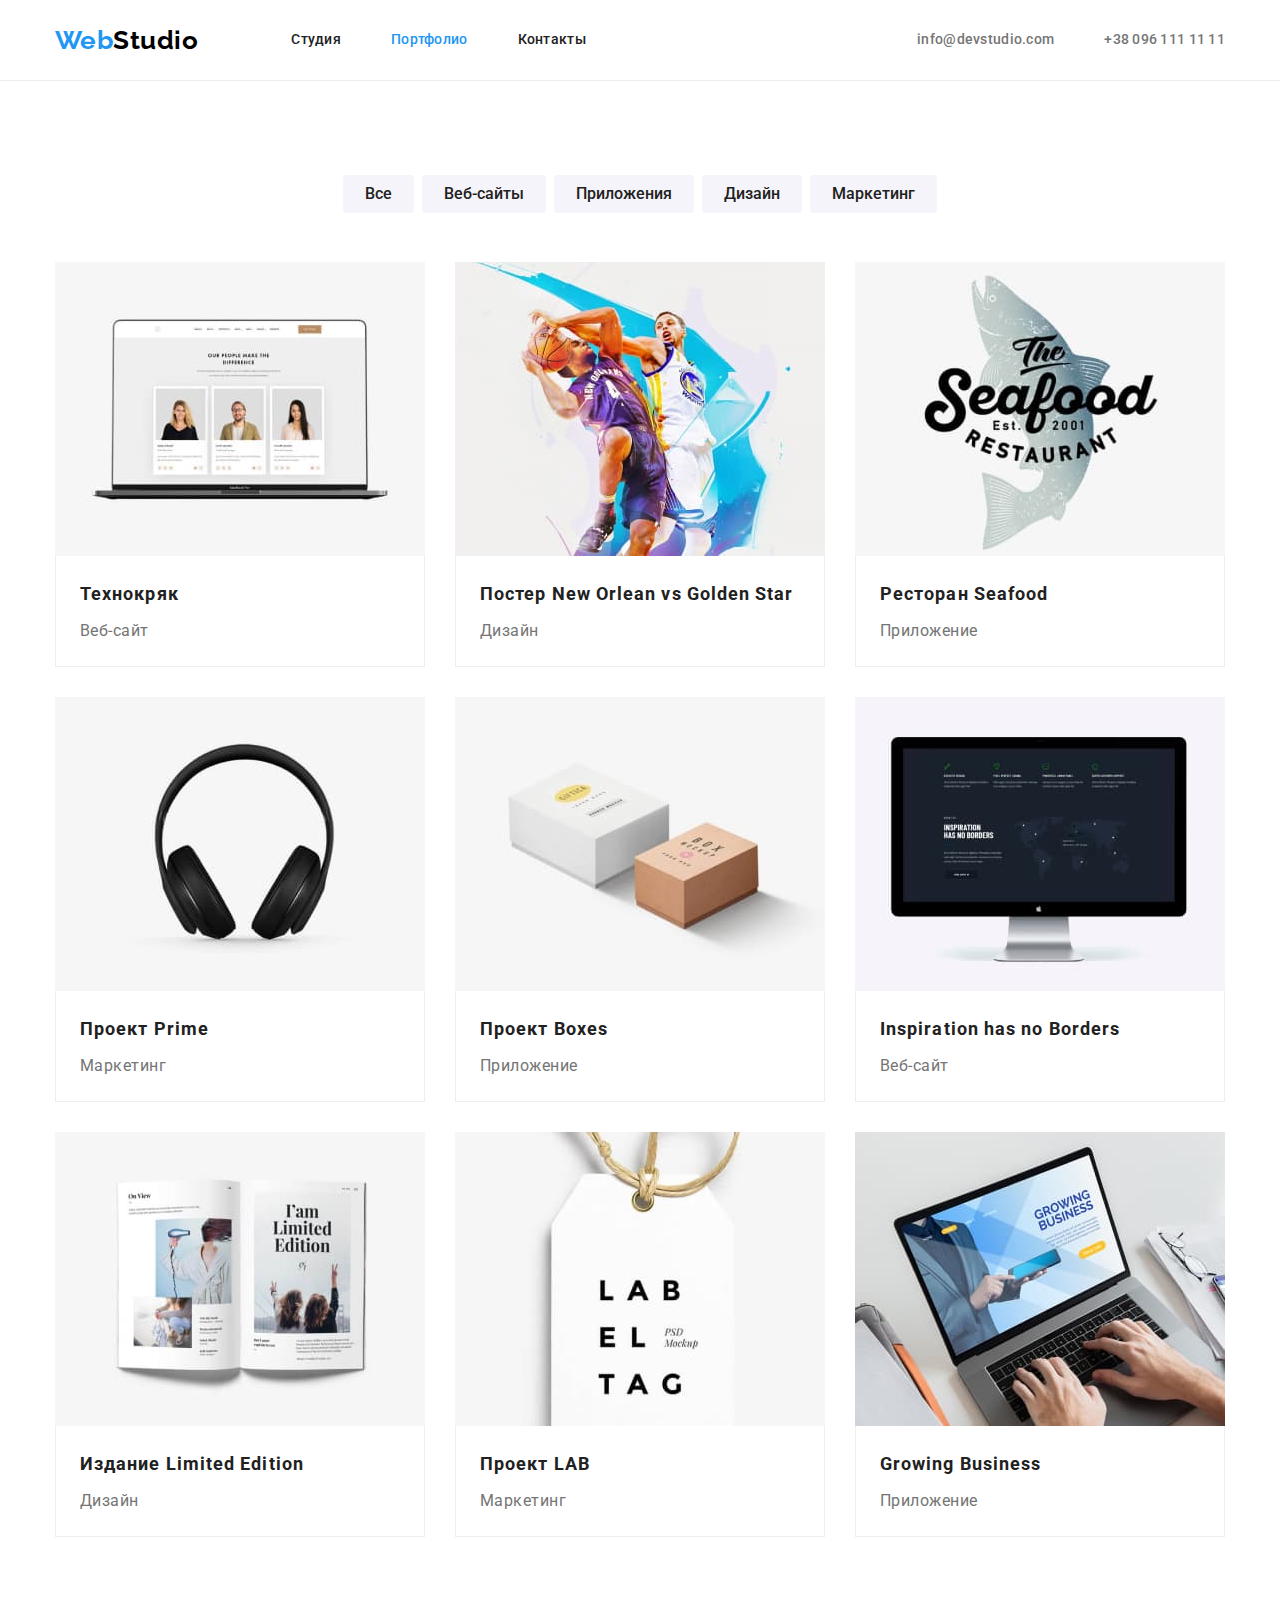
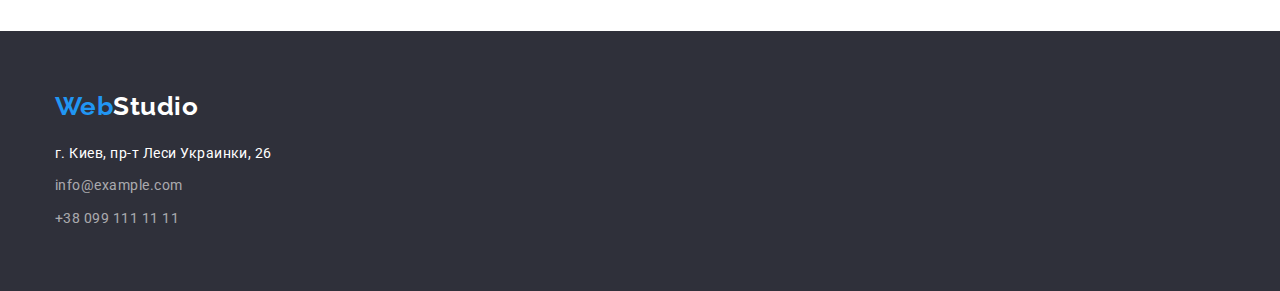
==== portfolio.html @ cf0c8a2b "added homework" ====
<!DOCTYPE html>
<html lang="ru">
  <head>
    <meta charset="UTF-8" />
    <meta http-equiv="X-UA-Compatible" content="IE=edge" />
    <meta name="viewport" content="width=device-width, initial-scale=1.0" />
    <title>Портфолио</title>
    <link
      href="https://fonts.googleapis.com/css2?family=Raleway:wght@700&family=Roboto:wght@400;500;700;900&display=swap"
      rel="stylesheet"
    />
    <link
      rel="stylesheet"
      href="https://cdnjs.cloudflare.com/ajax/libs/modern-normalize/1.0.0/modern-normalize.min.css"
    />
    <link rel="stylesheet" href="./css/styles.css" />
  </head>
  <body>
    <!-- Header -->

    <header class="header">
      <div class="container main-header">
        <nav class="main-nav">
          <a class="header-logo link" href=""
            ><span class="logo">Web</span>Studio
          </a>

          <ul class="list nav-list">
            <li class="item">
              <a class="nav-link link" href="./index.html">Студия</a>
            </li>
            <li class="item">
              <a class="nav-link link current" href="">Портфолио</a>
            </li>
            <li class="item"><a class="nav-link link" href="">Контакты</a></li>
          </ul>
        </nav>

        <ul class="list contact-list">
          <li class="item">
            <a class="contact-link link" href="mailto:info@devstudio.com"
              >info@devstudio.com</a
            >
          </li>
          <li class="item">
            <a class="contact-link link" href="tel:+380961111111"
              >+38 096 111 11 11</a
            >
          </li>
        </ul>
      </div>
    </header>
    <main>
      <!-- portfolio section -->

      <section class="section">
        <div class="container">
          <h1 class="pf-section-title">Наши работы</h1>
          <ul class="button-list list">
            <li class="item">
              <button class="portfolio-button button" type="button">Все</button>
            </li>
            <li class="item">
              <button class="portfolio-button button" type="button">
                Веб-сайты
              </button>
            </li>
            <li class="item">
              <button class="portfolio-button button" type="button">
                Приложения
              </button>
            </li>
            <li class="item">
              <button class="portfolio-button button" type="button">
                Дизайн
              </button>
            </li>
            <li class="item">
              <button class="portfolio-button button" type="button">
                Маркетинг
              </button>
            </li>
          </ul>

          <ul class="portfolio-list list">
            <li class="item">
              <a class="link" href="">
                <img
                  class="portfolio-img"
                  src="./images/portfolio1.jpg"
                  width="370"
                  alt="Технокряк"
                />
                <div class="card-footer">
                  <h2 class="portfolio-title">Технокряк</h2>
                  <p class="portfolio-text">Веб-сайт</p>
                </div>
              </a>
            </li>

            <li class="item">
              <a class="link" href="">
                <img
                  class="portfolio-img"
                  src="./images/portfolio2.jpg"
                  width="370"
                  alt="Постер New Orlean vs Golden Star"
                />
                <div class="card-footer">
                  <h2 class="portfolio-title">
                    Постер New Orlean vs Golden Star
                  </h2>
                  <p class="portfolio-text">Дизайн</p>
                </div>
              </a>
            </li>

            <li class="item">
              <a class="link" href="">
                <img
                  class="portfolio-img"
                  src="./images/portfolio3.jpg"
                  width="370"
                  alt="Ресторан Seafood"
                />
                <div class="card-footer">
                  <h2 class="portfolio-title">Ресторан Seafood</h2>
                  <p class="portfolio-text">Приложение</p>
                </div>
              </a>
            </li>

            <li class="item">
              <a class="link" href="">
                <img
                  class="portfolio-img"
                  src="./images/portfolio4.jpg"
                  width="370"
                  alt="Проект Prime"
                />
                <div class="card-footer">
                  <h2 class="portfolio-title">Проект Prime</h2>
                  <p class="portfolio-text">Маркетинг</p>
                </div>
              </a>
            </li>

            <li class="item">
              <a class="link" href="">
                <img
                  class="portfolio-img"
                  src="./images/portfolio5.jpg"
                  width="370"
                  alt="Проект Boxes"
                />
                <div class="card-footer">
                  <h2 class="portfolio-title">Проект Boxes</h2>
                  <p class="portfolio-text">Приложение</p>
                </div>
              </a>
            </li>

            <li class="item">
              <a class="link" href="">
                <img
                  class="portfolio-img"
                  src="./images/portfolio6.jpg"
                  width="370"
                  alt="Inspiration has no Borders"
                />
                <div class="card-footer">
                  <h2 class="portfolio-title">Inspiration has no Borders</h2>
                  <p class="portfolio-text">Веб-сайт</p>
                </div>
              </a>
            </li>

            <li class="item">
              <a class="link" href="">
                <img
                  class="portfolio-img"
                  src="./images/portfolio7.jpg"
                  width="370"
                  alt="Издание Limited Edition"
                />
                <div class="card-footer">
                  <h2 class="portfolio-title">Издание Limited Edition</h2>
                  <p class="portfolio-text">Дизайн</p>
                </div>
              </a>
            </li>

            <li class="item">
              <a class="link" href="">
                <img
                  class="portfolio-img"
                  src="./images/portfolio8.jpg"
                  width="370"
                  alt="Проект LAB"
                />
                <div class="card-footer">
                  <h2 class="portfolio-title">Проект LAB</h2>
                  <p class="portfolio-text">Маркетинг</p>
                </div>
              </a>
            </li>

            <li class="item">
              <a class="link" href="">
                <img
                  class="portfolio-img"
                  src="./images/portfolio9.jpg"
                  width="370"
                  alt="Growing Business"
                />
                <div class="card-footer">
                  <h2 class="portfolio-title">Growing Business</h2>
                  <p class="portfolio-text">Приложение</p>
                </div>
              </a>
            </li>
          </ul>
        </div>
      </section>
    </main>

    <!-- footer -->

    <footer class="footer">
      <div class="container">
        <a class="footer-logo link" href=""
          ><span class="logo">Web</span>Studio</a
        >

        <address>
          <ul class="list address-list">
            <li class="item">
              <span class="address-text">г. Киев, пр-т Леси Украинки, 26</span>
            </li>
            <li class="item">
              <a class="address-link link" href="mailto:info@example.com"
                >info@example.com</a
              >
            </li>
            <li class="item">
              <a class="address-link link" href="tel:+380991111111"
                >+38 099 111 11 11</a
              >
            </li>
          </ul>
        </address>
      </div>
    </footer>
  </body>
</html>
---- css/styles.css ----
:root {
  --primary-text-color: #757575;
  --title-text-color: #212121;
  --accent-color: #2196f3;
  --background-color-primal: #ffffff;
  --background-color-secondary: #2f303a;
}

body {
  color: var(--primary-text-color);
  background-color: var(--background-color-primal);

  font-family: roboto, sans-serif;
  letter-spacing: 0.03em;
}

h1,
h2,
h3,
h4,
h5,
h6,
p {
  padding: 0;
  margin: 0;
}

.list {
  list-style: none;
  padding: 0;
  margin: 0;
}

.link {
  text-decoration: none;
  color: inherit;
}

.button {
  cursor: pointer;

  font-family: inherit;
}

.container {
  width: 1200px;
  padding-left: 15px;
  padding-right: 15px;
  margin-right: auto;
  margin-left: auto;
}

/* header */

.header {
  border-bottom-width: 1px;
  border-bottom-style: solid;
  border-bottom-color: #ececec;
}

.main-header {
  display: flex;
}

.main-nav {
  display: flex;
  align-items: center;
}

.nav-list {
  display: flex;
}

.nav-list .item:not(:last-child) {
  margin-right: 50px;
}

.contact-list {
  display: flex;
  margin-left: auto;
}

.contact-list .item:not(:last-child) {
  margin-right: 50px;
}

.logo {
  color: var(--accent-color);
}

.header-logo {
  display: inline-block;
  margin-right: 93px;

  color: #000000;

  font-family: Raleway, sans-serif;
  font-weight: 700;
  font-size: 26px;
  line-height: 1.19;
}

.header-logo:focus,
.header-logo:hover {
  color: var(--accent-color);
}

.nav-link {
  color: var(--title-text-color);
}

.nav-link,
.contact-link {
  display: block;
  padding-top: 32px;
  padding-bottom: 32px;

  font-weight: 500;
  font-size: 14px;
  line-height: 1.14;
  letter-spacing: 0.02em;
}

.nav-link:hover,
.nav-link:focus,
.contact-link:hover,
.contact-link:focus {
  color: var(--accent-color);
}

.nav-link.current {
  color: var(--accent-color);
}

/* footer */

.footer-logo {
  display: inline-block;
  margin-bottom: 20px;

  color: var(--background-color-primal);

  font-family: Raleway, sans-serif;
  font-weight: 700;
  font-size: 26px;
  line-height: 1.19;
}

.address-text {
  color: var(--background-color-primal);
}

.address-link {
  padding-top: 4px;
  padding-bottom: 4px;

  color: rgba(255, 255, 255, 0.6);
}

.footer-logo:focus,
.footer-logo:hover,
.address-link:focus,
.address-link:hover {
  color: var(--accent-color);
}

.footer {
  padding-top: 60px;
  padding-bottom: 60px;
  background: var(--background-color-secondary);
}

.address-list .item:not(:last-child) {
  margin-bottom: 9px;
}

.address-text,
.address-link {
  font-style: normal;
  font-size: 14px;
  line-height: 1.71;
}

/* index.html */

/* hero section */

.hero {
  text-align: center;
}

.hero-button {
  display: inline-block;
  color: var(--background-color-primal);
  background-color: var(--accent-color);

  font-weight: 700;
  font-size: 16px;
  line-height: 1.87;
  letter-spacing: 0.06em;

  border: none;
  min-width: 200px;
  padding: 10px 32px;
  border-radius: 4px;
}

.hero-button:focus,
.hero-button:hover {
  background-color: #188ce8;
}

.hero-title {
  color: var(--background-color-primal);

  font-weight: 900;
  font-size: 44px;
  line-height: 1.36;
  letter-spacing: 0.06em;
  text-transform: uppercase;

  margin-top: 0;
  margin-bottom: 30px;
}

.hero {
  background: var(--background-color-secondary);
}

.section-title {
  color: var(--title-text-color);

  font-size: 36px;
  line-height: 1.17;
  text-align: center;

  margin-bottom: 50px;
}

/* feature section */

.section {
  padding-top: 94px;
  padding-bottom: 94px;
}

.section-title.no-display {
  display: none;
}

.feature-list {
  display: flex;
}

.feature-list .item {
  width: 270px;
}

.feature-list .item:not(:last-child) {
  margin-right: 30px;
}

.feature-title {
  color: var(--title-text-color);

  font-size: 14px;
  line-height: 1.14;
  text-transform: uppercase;

  margin-bottom: 10px;
}

.feature-text {
  font-size: 14px;
  line-height: 1.71;
}

/* work section */

.section.no-padding {
  padding-top: 0;
}

.work-list {
  display: flex;
}

.work-list .item:not(:last-child) {
  margin-right: 30px;
}

.work-img {
  display: block;
}

/* team section */

.team-list {
  display: flex;
}

.team-list .item:not(:last-child) {
  margin-right: 30px;
}

.team-list .card-footer {
  padding: 30px;
  text-align: center;
}

.team-list .item {
  background: #ffffff;

  box-shadow: 0px 1px 3px rgba(0, 0, 0, 0.12), 0px 1px 1px rgba(0, 0, 0, 0.14),
    0px 2px 1px rgba(0, 0, 0, 0.2);
  border-radius: 0px 0px 4px 4px;
}

.team-img {
  display: block;
}

.section-bg-color {
  background: #f5f4fa;
}
.team-title {
  margin-bottom: 10px;

  color: var(--title-text-color);

  font-weight: 500;
  font-size: 16px;
  line-height: 1.19;
}

.team-text {
  font-size: 16px;
  line-height: 1.19;
}

/* portfolio.html */

.pf-section-title {
  display: none;
}

.button-list {
  display: flex;
  justify-content: center;
  margin-bottom: 49px;
}

.button-list .item:not(:last-child) {
  margin-right: 8px;
}

.portfolio-button {
  display: inline-block;
  color: var(--title-text-color);
  background-color: #f5f4fa;

  font-weight: 500;
  font-size: 16px;
  line-height: 1.62;

  padding: 6px 22px;
  border: none;
  border-radius: 4px;
}

.portfolio-list {
  display: flex;
  flex-wrap: wrap;
  margin: -15px;
}

.portfolio-list .item {
  width: calc((100% - 60) / 3);
  margin: 15px;
}

.portfolio-img {
  display: block;
}

.portfolio-list .card-footer {
  padding: 20px 24px;
  width: 370px;

  border: 1px solid #eeeeee;
  border-top: none;
}

.portfolio-title {
  margin-bottom: 4px;

  color: var(--title-text-color);

  font-size: 18px;
  line-height: 2;
  letter-spacing: 0.06em;
}

.portfolio-text {
  font-size: 16px;
  line-height: 1.87;
}

.portfolio-button:hover,
.portfolio-button:focus {
  color: var(--background-color-primal);
  background-color: var(--accent-color);
}
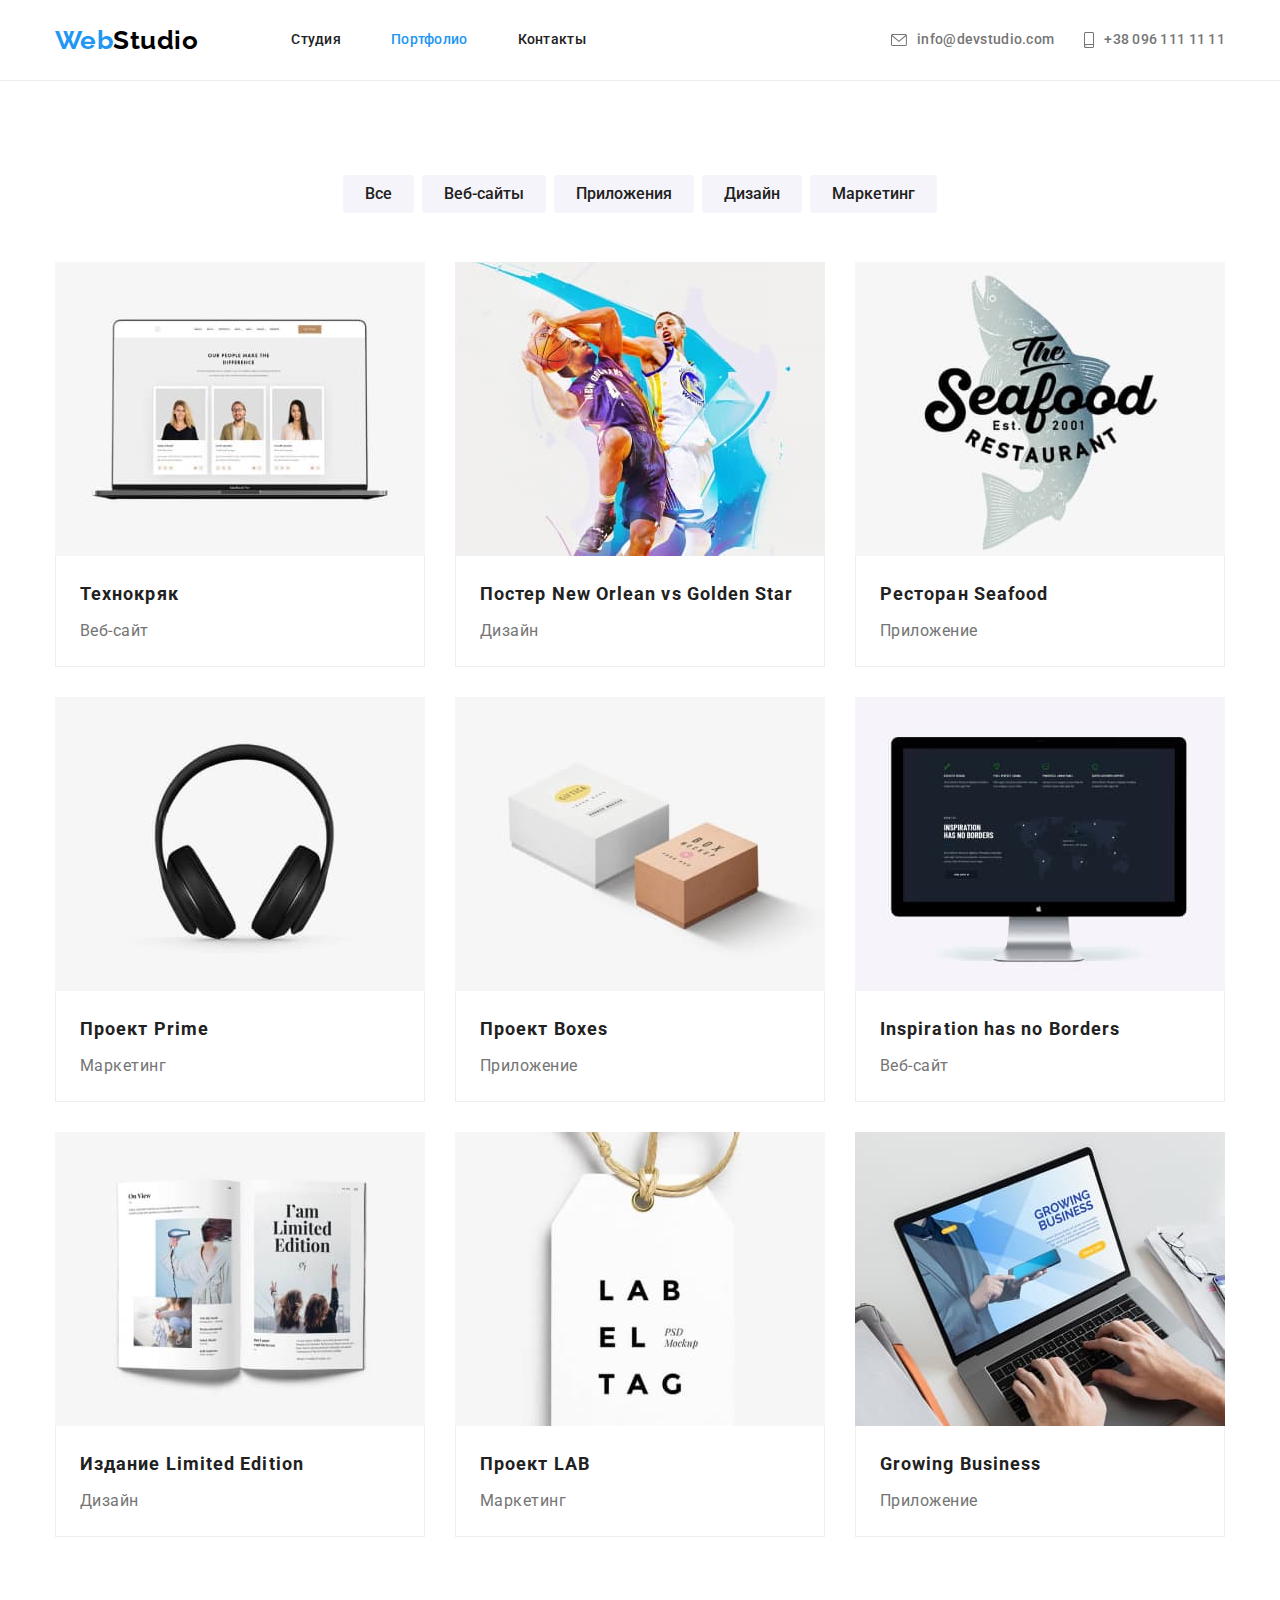
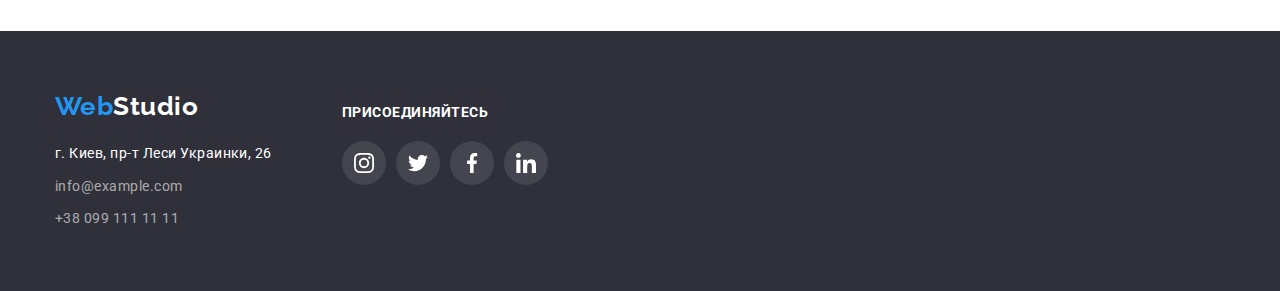
==== commit 2cc29616: "added icon" ====
--- a/portfolio.html
+++ b/portfolio.html
@@ -39,12 +39,18 @@
         <ul class="list contact-list">
           <li class="item">
             <a class="contact-link link" href="mailto:info@devstudio.com"
-              >info@devstudio.com</a
+              ><svg class="header-icon" width="16" height="12">
+                <use href="./images/symbol-defs.svg#icon-envelope"></use>
+              </svg>
+              info@devstudio.com</a
             >
           </li>
           <li class="item">
             <a class="contact-link link" href="tel:+380961111111"
-              >+38 096 111 11 11</a
+              ><svg class="header-icon" width="10" height="16">
+                <use href="./images/symbol-defs.svg#icon-smartphone"></use>
+              </svg>
+              +38 096 111 11 11</a
             >
           </li>
         </ul>
@@ -227,28 +233,65 @@
     <!-- footer -->
 
     <footer class="footer">
-      <div class="container">
-        <a class="footer-logo link" href=""
-          ><span class="logo">Web</span>Studio</a
-        >
-
-        <address>
-          <ul class="list address-list">
-            <li class="item">
-              <span class="address-text">г. Киев, пр-т Леси Украинки, 26</span>
-            </li>
-            <li class="item">
-              <a class="address-link link" href="mailto:info@example.com"
-                >info@example.com</a
-              >
-            </li>
-            <li class="item">
-              <a class="address-link link" href="tel:+380991111111"
-                >+38 099 111 11 11</a
-              >
-            </li>
-          </ul>
-        </address>
+      <div class="container footer-container">
+        <div class="address-box">
+          <a class="footer-logo link" href=""
+            ><span class="logo">Web</span>Studio</a
+          >
+
+          <address>
+            <ul class="list address-list">
+              <li class="item">
+                <span class="address-text"
+                  >г. Киев, пр-т Леси Украинки, 26</span
+                >
+              </li>
+              <li class="item">
+                <a class="address-link link" href="mailto:info@example.com"
+                  >info@example.com</a
+                >
+              </li>
+              <li class="item">
+                <a class="address-link link" href="tel:+380991111111"
+                  >+38 099 111 11 11</a
+                >
+              </li>
+            </ul>
+          </address>
+        </div>
+        <div class="social-box">
+          <b class="social-text">присоединяйтесь</b>
+          <ul class="footer-social-list list">
+            <li class="list-item">
+              <a class="social-link link" href="">
+                <svg class="footer-icon" width="20" height="20">
+                  <use href="./images/symbol-defs.svg#icon-instagram"></use>
+                </svg>
+              </a>
+            </li>
+            <li class="list-item">
+              <a class="social-link link" href="">
+                <svg class="footer-icon" width="20" height="20">
+                  <use href="./images/symbol-defs.svg#icon-twitter"></use>
+                </svg>
+              </a>
+            </li>
+            <li class="list-item">
+              <a class="social-link link" href="">
+                <svg class="footer-icon" width="20" height="20">
+                  <use href="./images/symbol-defs.svg#icon-facebook"></use>
+                </svg>
+              </a>
+            </li>
+            <li class="list-item">
+              <a class="social-link link" href="">
+                <svg class="footer-icon" width="20" height="20">
+                  <use href="./images/symbol-defs.svg#icon-linkedin"></use>
+                </svg>
+              </a>
+            </li>
+          </ul>
+        </div>
       </div>
     </footer>
   </body>
--- a/css/styles.css
+++ b/css/styles.css
@@ -4,6 +4,7 @@
   --accent-color: #2196f3;
   --background-color-primal: #ffffff;
   --background-color-secondary: #2f303a;
+  --primary-icon-color: #afb1b8;
 }
 
 body {
@@ -81,7 +82,12 @@
 }
 
 .contact-list .item:not(:last-child) {
-  margin-right: 50px;
+  margin-right: 30px;
+}
+
+.contact-list .contact-link {
+  display: inline-flex;
+  align-items: center;
 }
 
 .logo {
@@ -132,6 +138,11 @@
   color: var(--accent-color);
 }
 
+.header-icon {
+  margin-right: 10px;
+  fill: currentColor;
+}
+
 /* footer */
 
 .footer-logo {
@@ -167,7 +178,7 @@
 .footer {
   padding-top: 60px;
   padding-bottom: 60px;
-  background: var(--background-color-secondary);
+  background-color: var(--background-color-secondary);
 }
 
 .address-list .item:not(:last-child) {
@@ -181,11 +192,78 @@
   line-height: 1.71;
 }
 
+.address-box {
+  margin-right: 70px;
+}
+
+.social-box {
+  padding-top: 12px;
+}
+
+.footer-container {
+  display: flex;
+}
+
+.social-text {
+  display: inline-block;
+  margin-bottom: 20px;
+
+  color: var(--background-color-primal);
+
+  font-size: 14px;
+  line-height: 1.14;
+  text-transform: uppercase;
+}
+
+.footer-social-list {
+  display: flex;
+}
+
+.footer-social-list .list-item:not(:last-child) {
+  margin-right: 10px;
+}
+
+.footer-social-list .social-link {
+  display: inline-flex;
+  width: 44px;
+  height: 44px;
+  color: var(--background-color-primal);
+  background-color: rgba(255, 255, 255, 0.1);
+  border-radius: 50%;
+  justify-content: center;
+  align-items: center;
+}
+
+.footer-icon {
+  fill: currentColor;
+}
+
+.footer-social-list .social-link:hover,
+.footer-social-list .social-link:focus {
+  background-color: var(--accent-color);
+}
+
 /* index.html */
 
 /* hero section */
 
 .hero {
+  max-width: 1600px;
+  height: 600px;
+  margin-right: auto;
+  margin-left: auto;
+  padding-top: 200px;
+  padding-bottom: 200px;
+  background-image: linear-gradient(
+      to right,
+      rgba(47, 48, 58, 0.4),
+      rgba(47, 48, 58, 0.4)
+    ),
+    url(../images/bg.jpg);
+  background-position: center;
+
+  background-color: #c4c4c4;
+
   text-align: center;
 }
 
@@ -211,6 +289,11 @@
 }
 
 .hero-title {
+  width: 700px;
+  margin-bottom: 30px;
+  margin-right: auto;
+  margin-left: auto;
+
   color: var(--background-color-primal);
 
   font-weight: 900;
@@ -218,13 +301,6 @@
   line-height: 1.36;
   letter-spacing: 0.06em;
   text-transform: uppercase;
-
-  margin-top: 0;
-  margin-bottom: 30px;
-}
-
-.hero {
-  background: var(--background-color-secondary);
 }
 
 .section-title {
@@ -275,6 +351,13 @@
   line-height: 1.71;
 }
 
+.feature-thumb {
+  margin-bottom: 30px;
+  padding: 25px 100px;
+  background: #f5f4fa;
+  border-radius: 4px;
+}
+
 /* work section */
 
 .section.no-padding {
@@ -304,7 +387,7 @@
 }
 
 .team-list .card-footer {
-  padding: 30px;
+  padding: 32px;
   text-align: center;
 }
 
@@ -334,8 +417,72 @@
 }
 
 .team-text {
+  margin-bottom: 16px;
+
   font-size: 16px;
   line-height: 1.19;
+}
+
+.social-list {
+  display: flex;
+}
+
+.social-list .list-item:not(:last-child) {
+  margin-right: 10px;
+}
+
+.social-list .social-link {
+  display: inline-flex;
+  width: 44px;
+  height: 44px;
+  border-radius: 50%;
+  justify-content: center;
+  align-items: center;
+
+  color: var(--primary-icon-color);
+}
+
+.social-list .social-link:hover,
+.social-list .social-link:focus {
+  color: var(--background-color-primal);
+  background-color: var(--accent-color);
+}
+
+.social-list .social-icon {
+  fill: currentColor;
+}
+
+/* clients section */
+
+.clients-list {
+  display: flex;
+}
+
+.clients-list .list-item:not(:last-child) {
+  margin-right: 30px;
+}
+
+.clients-list .clients-link {
+  display: inline-flex;
+  width: 170px;
+  height: 92px;
+  color: var(--primary-icon-color);
+  border: 1px solid var(--primary-icon-color);
+  border-radius: 4px;
+  justify-content: center;
+  align-items: center;
+
+  cursor: pointer;
+}
+
+.clients-icon {
+  fill: currentColor;
+}
+
+.clients-list .clients-link:hover,
+.clients-list .clients-link:focus {
+  color: var(--accent-color);
+  border-color: var(--accent-color);
 }
 
 /* portfolio.html */
@@ -391,6 +538,11 @@
   border-top: none;
 }
 
+.portfolio-list .item:hover {
+  box-shadow: 0px 1px 1px rgba(0, 0, 0, 0.12), 0px 4px 4px rgba(0, 0, 0, 0.06),
+    1px 4px 6px rgba(0, 0, 0, 0.16);
+}
+
 .portfolio-title {
   margin-bottom: 4px;
 
@@ -410,4 +562,6 @@
 .portfolio-button:focus {
   color: var(--background-color-primal);
   background-color: var(--accent-color);
-}
+  box-shadow: 0px 3px 1px rgba(0, 0, 0, 0.1), 0px 1px 2px rgba(0, 0, 0, 0.08),
+    0px 2px 2px rgba(0, 0, 0, 0.12);
+}
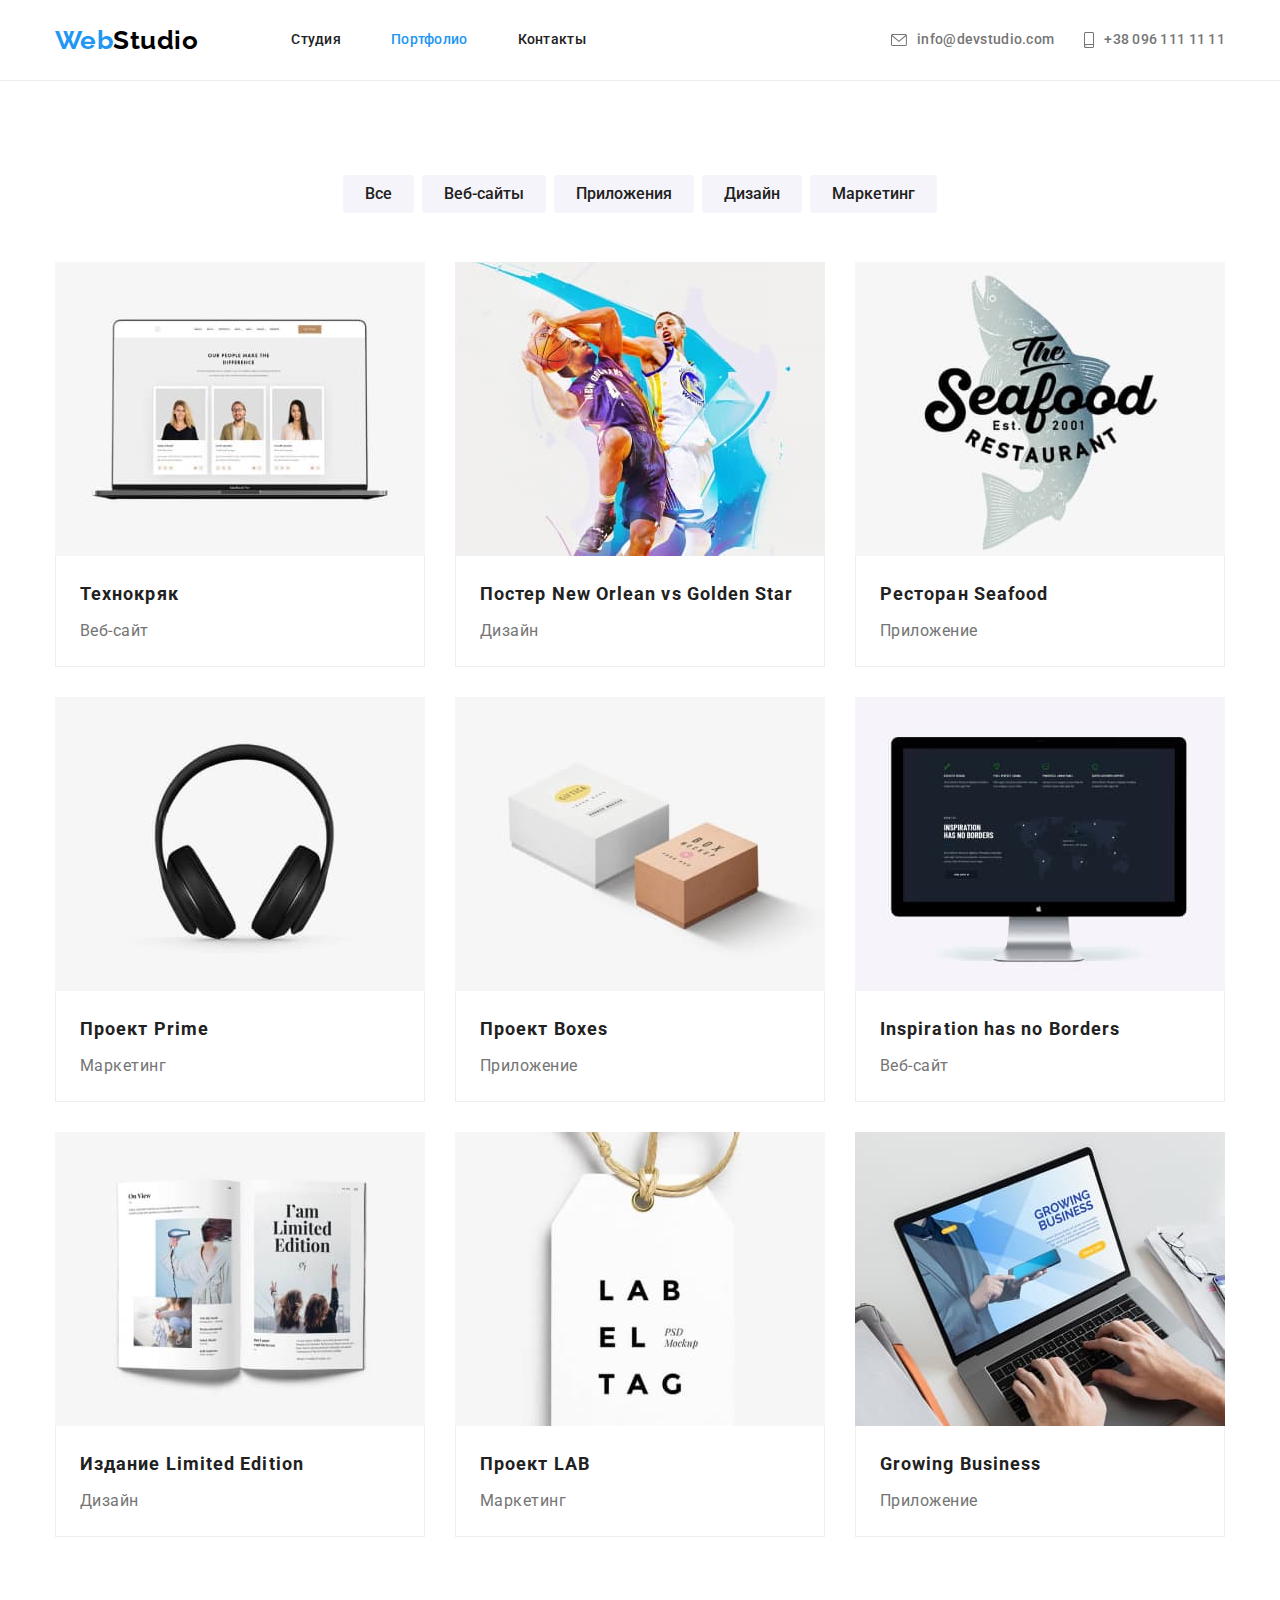
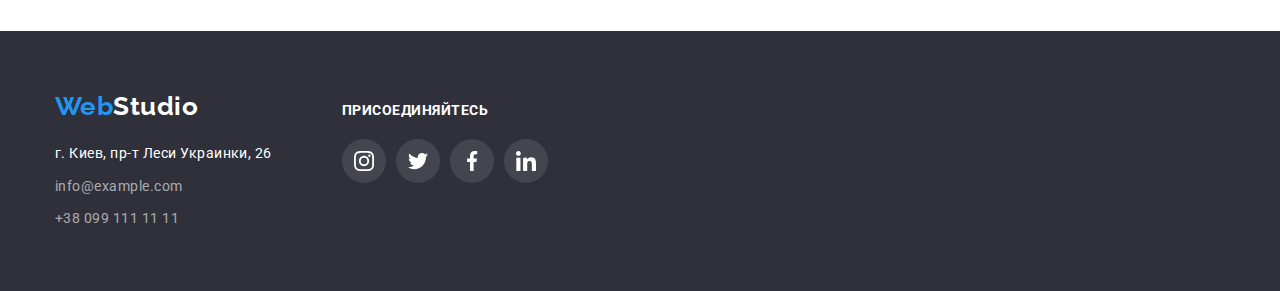
==== commit bd3ecdcd: "changed some problems" ====
--- a/portfolio.html
+++ b/portfolio.html
@@ -40,7 +40,7 @@
           <li class="item">
             <a class="contact-link link" href="mailto:info@devstudio.com"
               ><svg class="header-icon" width="16" height="12">
-                <use href="./images/symbol-defs.svg#icon-envelope"></use>
+                <use href="./images/icons.svg#icon-envelope"></use>
               </svg>
               info@devstudio.com</a
             >
@@ -48,7 +48,7 @@
           <li class="item">
             <a class="contact-link link" href="tel:+380961111111"
               ><svg class="header-icon" width="10" height="16">
-                <use href="./images/symbol-defs.svg#icon-smartphone"></use>
+                <use href="./images/icons.svg#icon-smartphone"></use>
               </svg>
               +38 096 111 11 11</a
             >
@@ -265,28 +265,28 @@
             <li class="list-item">
               <a class="social-link link" href="">
                 <svg class="footer-icon" width="20" height="20">
-                  <use href="./images/symbol-defs.svg#icon-instagram"></use>
-                </svg>
-              </a>
-            </li>
-            <li class="list-item">
-              <a class="social-link link" href="">
-                <svg class="footer-icon" width="20" height="20">
-                  <use href="./images/symbol-defs.svg#icon-twitter"></use>
-                </svg>
-              </a>
-            </li>
-            <li class="list-item">
-              <a class="social-link link" href="">
-                <svg class="footer-icon" width="20" height="20">
-                  <use href="./images/symbol-defs.svg#icon-facebook"></use>
-                </svg>
-              </a>
-            </li>
-            <li class="list-item">
-              <a class="social-link link" href="">
-                <svg class="footer-icon" width="20" height="20">
-                  <use href="./images/symbol-defs.svg#icon-linkedin"></use>
+                  <use href="./images/icons.svg#icon-instagram"></use>
+                </svg>
+              </a>
+            </li>
+            <li class="list-item">
+              <a class="social-link link" href="">
+                <svg class="footer-icon" width="20" height="20">
+                  <use href="./images/icons.svg#icon-twitter"></use>
+                </svg>
+              </a>
+            </li>
+            <li class="list-item">
+              <a class="social-link link" href="">
+                <svg class="footer-icon" width="20" height="20">
+                  <use href="./images/icons.svg#icon-facebook"></use>
+                </svg>
+              </a>
+            </li>
+            <li class="list-item">
+              <a class="social-link link" href="">
+                <svg class="footer-icon" width="20" height="20">
+                  <use href="./images/icons.svg#icon-linkedin"></use>
                 </svg>
               </a>
             </li>
--- a/css/styles.css
+++ b/css/styles.css
@@ -196,12 +196,9 @@
   margin-right: 70px;
 }
 
-.social-box {
-  padding-top: 12px;
-}
-
 .footer-container {
   display: flex;
+  align-items: baseline;
 }
 
 .social-text {
@@ -463,7 +460,7 @@
 }
 
 .clients-list .clients-link {
-  display: inline-flex;
+  display: flex;
   width: 170px;
   height: 92px;
   color: var(--primary-icon-color);
